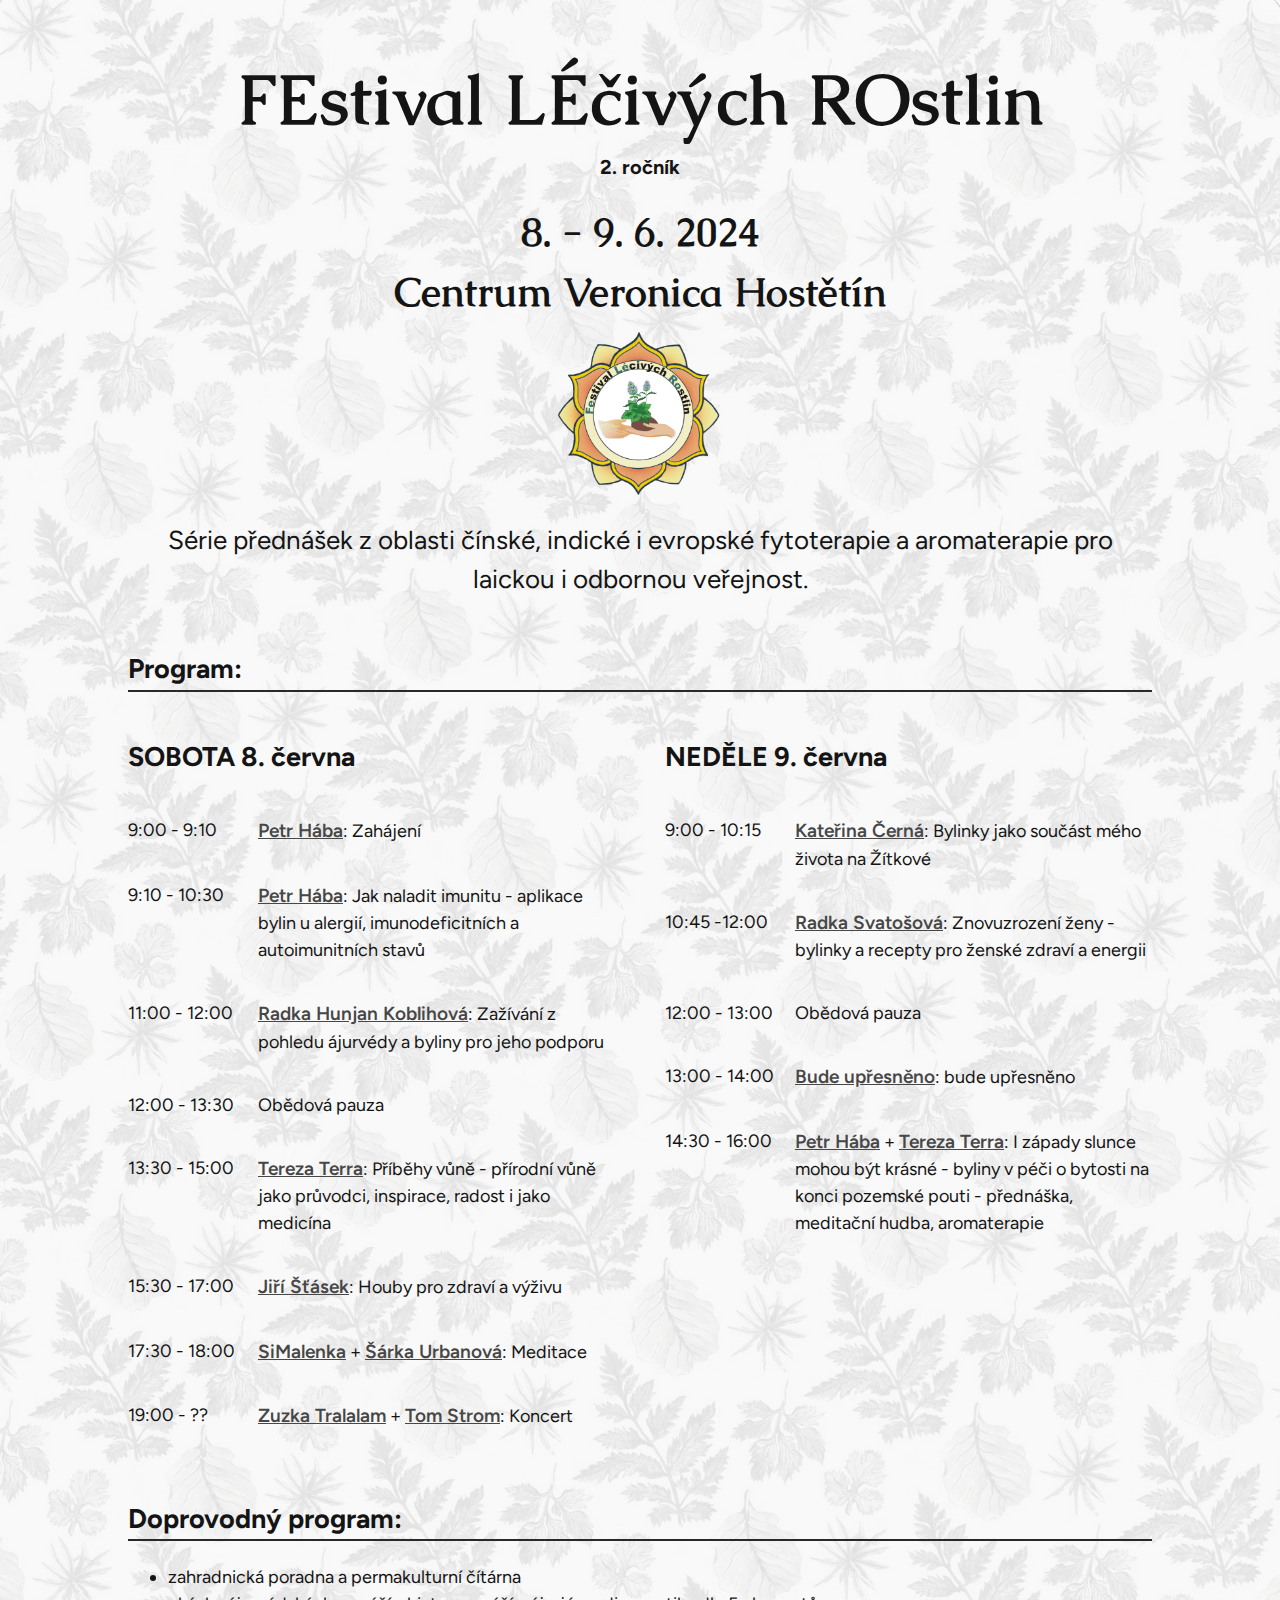
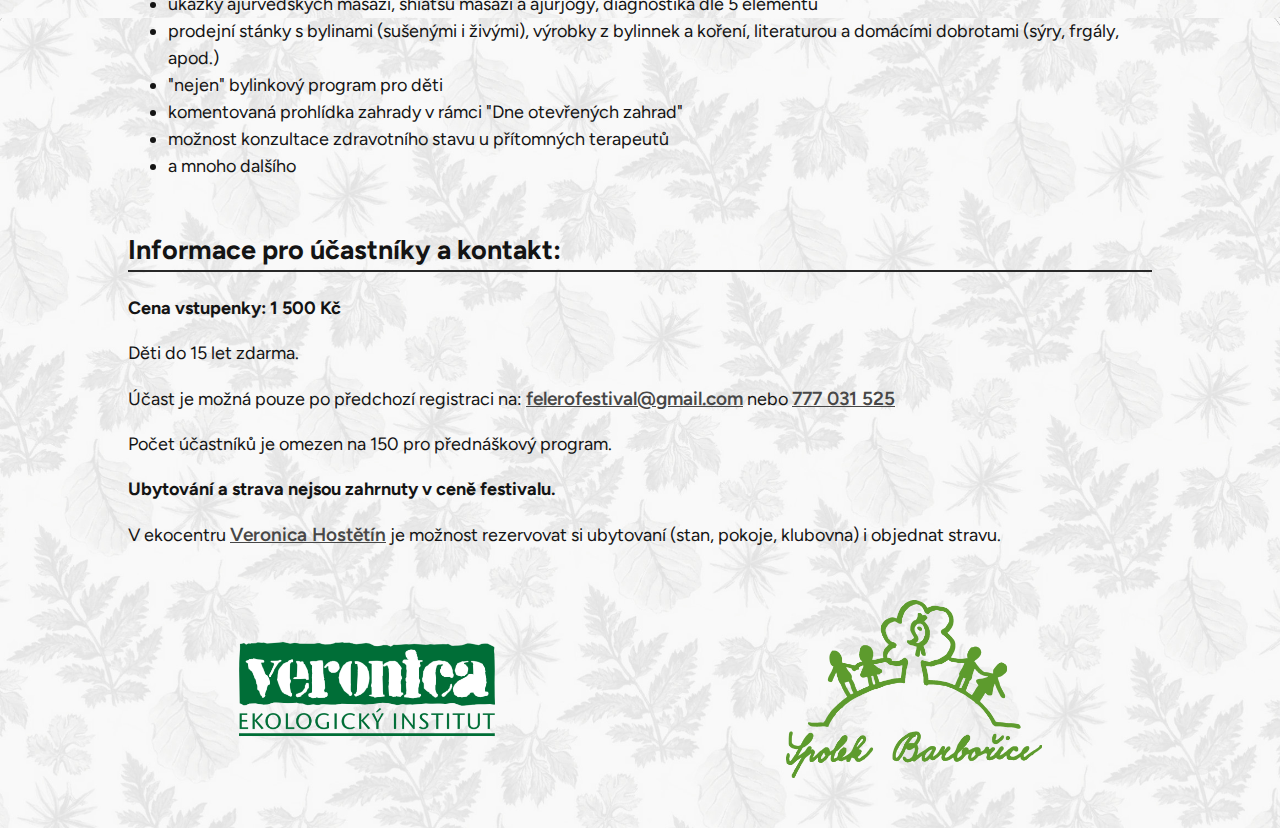
==== index.html @ 54acdb48 "stasek + odkazy" ====
<!DOCTYPE html>
<html lang="en">
<head>
    <meta charset="UTF-8">
    <meta http-equiv="X-UA-Compatible" content="IE=edge">
    <meta name="viewport" content="width=device-width, initial-scale=1.0">
    <link rel="stylesheet" href="/css/style.css">
    <link rel="preconnect" href="https://fonts.googleapis.com">
    <link rel="preconnect" href="https://fonts.gstatic.com" crossorigin>
    <link href="https://fonts.googleapis.com/css2?family=Anton&family=Cabin:ital,wght@0,400..700;1,400..700&family=Caudex:ital,wght@0,400;0,700;1,400;1,700&family=Corben:wght@400;700&family=Figtree:ital@0;1&family=Laila:wght@300;400;500;600;700&family=Suez+One&display=swap" rel="stylesheet">
    <title>Felero</title>
</head>

<body>
    <header class="header">
        <div class="header__titlebox">
            <h1 class="header__title">FEstival LÉčivých ROstlin</h1>
            <p class="header__undertitle">2. ročník</p>
        </div>
       
        <div class="header__where">
            <p class="header__where--margin">8. - 9. 6. 2024</p>
            <p class="header__where--margin">Centrum Veronica Hostětín</p>
        </div>
        <img class="header__logo" src="/images/logo.png" alt="Felero">
        <div class="header__info">
            <p>Série přednášek z oblasti čínské, indické i evropské fytoterapie a aromaterapie pro laickou i odbornou veřejnost.</p>
        </div>
        
    </header>


    <section class="program" id="program">
        <h2 class="program__title">Program:</h2>
        <div class="program__velkygrid">
            <div  class="program__sobota">
                <h2>SOBOTA 8. června</h2>

                <div class="program__grid"><p>9:00 - 9:10</p> <p class="program__radek"><a class="odkaz odkaz__clovek" href="petr-haba.html">Petr Hába</a>: Zahájení</p></div>
                <div class="program__grid"><p>9:10 - 10:30</p> <p class="program__radek"><a class="odkaz odkaz__clovek" href="petr-haba.html">Petr Hába</a>: Jak naladit imunitu - aplikace bylin u alergií, imunodeficitních a autoimunitních stavů</p></div>
                <div class="program__grid"><p>11:00 - 12:00</p> <p class="program__radek"><a class="odkaz odkaz__clovek" href="radka-hunjan-koblihova.html">Radka Hunjan Koblihová</a>: Zažívání z pohledu ájurvédy a byliny pro jeho podporu</p></div>
                <div class="program__grid"><p>12:00 - 13:30</p> <p class="program__radek">Obědová pauza</p></div>
                <div class="program__grid"><p>13:30 - 15:00</p> <p class="program__radek"><a class="odkaz odkaz__clovek" href="tereza-terra.html">Tereza Terra</a>: Příběhy vůně - přírodní vůně jako průvodci, inspirace, radost i jako medicína</p></div>
                <div class="program__grid"><p>15:30 - 17:00</p> <p class="program__radek"><a class="odkaz odkaz__clovek" href="jiri-stasek.html">Jiří Šťásek</a>: Houby pro zdraví a výživu</p></div>
                <div class="program__grid"><p>17:30 - 18:00</p> <p class="program__radek"><a class="odkaz odkaz__clovek" href="simalenka.html">SiMalenka</a> + <a class="odkaz" href="sarka-urbanova.html">Šárka Urbanová</a>: Meditace</p></div>
                <div class="program__grid"><p>19:00 - ??</p> <p class="program__radek"><a class="odkaz odkaz__clovek" href="zuzka-tralalam.html">Zuzka Tralalam</a> + <a class="odkaz" href="tom-strom.html">Tom Strom</a>: Koncert</p></div>
            </div>   
            
            <div  class="program__nedele">
            <h2>NEDĚLE 9. června</h2>

                <div class="program__grid"><p>9:00 - 10:15</p> <p class="program__radek"><a class="odkaz odkaz__clovek" href="katerina-cerna.html">Kateřina Černá</a>: Bylinky jako součást mého života na Žítkové</p></div>
                <div class="program__grid"><p>10:45 -12:00</p> <p class="program__radek"><a class="odkaz odkaz__clovek" href="radka-svatosova.html">Radka Svatošová</a>: Znovuzrození ženy - bylinky a recepty pro ženské zdraví a energii</p></div>
                <div class="program__grid"><p>12:00 - 13:00</p> <p class="program__radek">Obědová pauza</p></div>
                <div class="program__grid"><p>13:00 - 14:00</p> <p class="program__radek"><a class="odkaz odkaz__clovek" href="bude-upresneno.html">Bude upřesněno</a>: bude upřesněno</p></div>
                <div class="program__grid"><p>14:30 - 16:00</p> <p class="program__radek"><a class="odkaz odkaz__clovek" href="petr-haba.html">Petr Hába</a> + <a class="odkaz" href="tereza-terra.html">Tereza Terra</a>: I západy slunce mohou být krásné - byliny v péči o bytosti na konci pozemské pouti - přednáška, meditační hudba, aromaterapie</p></div>
            </div>
        </div>
    </section>

    <section class="doproProgram">
        <h2 class="doproProgram__title">Doprovodný program:</h2>
        <ul class="doproProgram__seznam">
            <li>zahradnická poradna a permakulturní čítárna</li>
            <li>ukázky ájurvédských masáží, shiatsu masáží a ájurjógy, diagnostika dle 5 elementů</li>
            <li>prodejní stánky s bylinami (sušenými i živými), výrobky z bylinnek a koření, literaturou a domácími dobrotami (sýry, frgály, apod.)</li>
            <li>"nejen" bylinkový program pro děti</li> 
            <li>komentovaná prohlídka zahrady v rámci "Dne otevřených zahrad"</li> 
            <li>možnost konzultace zdravotního stavu u přítomných terapeutů</li>
            <li>a mnoho dalšího</li>
        </ul>
    </section>

    <section class="kontakt">
        <h2 class="kontakt__title">Informace pro účastníky a kontakt:</h2>
        <p><strong>Cena vstupenky: 1 500 Kč</strong></p>
        <p>Děti do 15 let zdarma.</p>
        <p>Účast je možná pouze po předchozí registraci na: <a class="odkaz" href="maito:felerofestival@gmail.com">felerofestival@gmail.com</a> nebo <a class="odkaz" href="tel:+420777031525">777 031 525</a></p>
        <p>Počet účastníků je omezen na 150 pro přednáškový program.</p>
        <p><strong>Ubytování a strava nejsou zahrnuty v ceně festivalu.</strong></p>
        <p>V ekocentru <a class="odkaz" href="https://hostetin.veronica.cz">Veronica Hostětín</a> je možnost rezervovat si ubytovaní (stan, pokoje, klubovna) i objednat stravu.</p>

    </section>

    <footer class="footer">
        <img class="footer__logo" src="/images/veronica.png" alt="Veronica">
        <img class="footer__logo" src="/images/barborice.png" alt="Barbořice">
        

    </footer>

    <script type="module" src="style.js"></script>
</body>
</html>
---- css/style.css ----
:root {
  --primary: #141414;
  --secondary: #292929;
  --pozadi: #e6e6e6;
  --button: #cccccc;
  --ramecek: #adadad;
  --odkaz: #474747;
}

body {
  font-family: "Figtree", Arial, Helvetica, sans-serif;
  font-size: 18px;
  line-height: 1.5;
  color: var(--primary);
}

.header__title {
  font-family: "Caudex", Arial, Helvetica, sans-serif;
  font-weight: 700;
  font-size: 50px;
}

.header__undertitle {
  font-weight: 700;
  font-size: 14px;
}

.header__where {
  font-family: "Caudex", Arial, Helvetica, sans-serif;
  font-size: 30px;
  font-weight: 600;
}

.header__info {
  font-size: 22px;
}

.odkaz {
  color: var(--odkaz);
  font-weight: 600;
  font-size: 19px;
}

@media screen and (min-width: 850px) {
  .header__title {
    font-size: 70px;
  }
  .header__undertitle {
    font-size: 20px;
  }
  .header__where {
    font-size: 40px;
  }
  .header__info {
    font-size: 26px;
  }
  .card__odkaz {
    font-size: 20px;
  }
}
.header__logo {
  display: block;
  max-width: 38vw;
  margin: 10px auto;
}

.header__titlebox, .header__where, .header__info {
  text-align: center;
}

.header__title {
  margin-bottom: 0;
}

.header__undertitle {
  margin-top: 0;
}

.header__where--margin {
  margin: 0 auto;
}

@media screen and (min-width: 550px) {
  .header__logo {
    max-width: 25vw;
  }
}
@media screen and (min-width: 850px) {
  .header__logo {
    max-width: 20vw;
  }
}
@media screen and (min-width: 1000px) {
  .header {
    margin: 30px auto 50px;
  }
  .header__logo {
    max-width: 165px;
  }
}
.footer {
  display: grid;
  grid-template-columns: 1fr 1fr;
  gap: 30px;
  margin: 30px auto;
}

.footer__logo {
  display: block;
  max-width: 40vw;
  align-self: center;
  justify-self: center;
}

@media screen and (min-width: 550px) {
  .footer__logo {
    width: 30vw;
  }
}
@media screen and (min-width: 850px) {
  .footer__logo {
    max-width: 20vw;
  }
}
@media screen and (min-width: 1000px) {
  .footer {
    gap: 70px;
    margin: 50px auto;
  }
}
.card__title {
  text-align: center;
}

.card__img {
  display: block;
  max-width: 70vw;
  margin: 30px auto;
  border-radius: 10px;
}

@media screen and (min-width: 550px) {
  .card__img {
    max-width: 40vw;
    float: right;
    margin: 70px 20px 20px;
  }
}
@media screen and (min-width: 850px) {
  .card__img {
    max-width: 30vw;
    margin: 70px 40px 40px;
  }
}
.card__odkaz {
  text-decoration: none;
  color: var(--secondary);
  font-weight: 700;
}

.card__zpet {
  background-color: var(--pozadi);
  margin-top: 20px;
  border: 2px solid var(--ramecek);
  border-radius: 30px;
  padding: 2px 10px;
  box-shadow: 1px;
}

.program__grid {
  display: grid;
  grid-template-columns: 120px 1fr;
  gap: 10px;
}

.program__radek {
  justify-items: center;
  align-items: left;
}

.program__title::after {
  display: block;
  content: "";
  height: 2px;
  width: 1fr;
  background-color: var(--secondary);
}

@media screen and (min-width: 1000px) {
  .program__velkygrid {
    display: grid;
    grid-template-columns: 1fr 1fr;
    gap: 50px;
  }
}
.doproProgram__title::after {
  display: block;
  content: "";
  height: 2px;
  width: 1fr;
  background-color: var(--secondary);
}

.kontakt__title::after {
  display: block;
  content: "";
  height: 2px;
  width: 1fr;
  background-color: var(--secondary);
}

@media screen and (min-width: 550px) {
  .header, .program, .doproProgram, .kontakt {
    margin-bottom: 30px;
  }
}
@media screen and (min-width: 1000px) {
  .header, .program, .doproProgram, .kontakt {
    margin-bottom: 50px;
  }
}
html {
  box-sizing: border-box;
}

*, ::before, ::after {
  box-sizing: inherit;
}

body {
  background-image: url(/images/background3.jpg);
  background-size: 100%;
  width: 80vw;
  margin: 0 auto;
  max-width: 1800px;
}/*# sourceMappingURL=style.css.map */
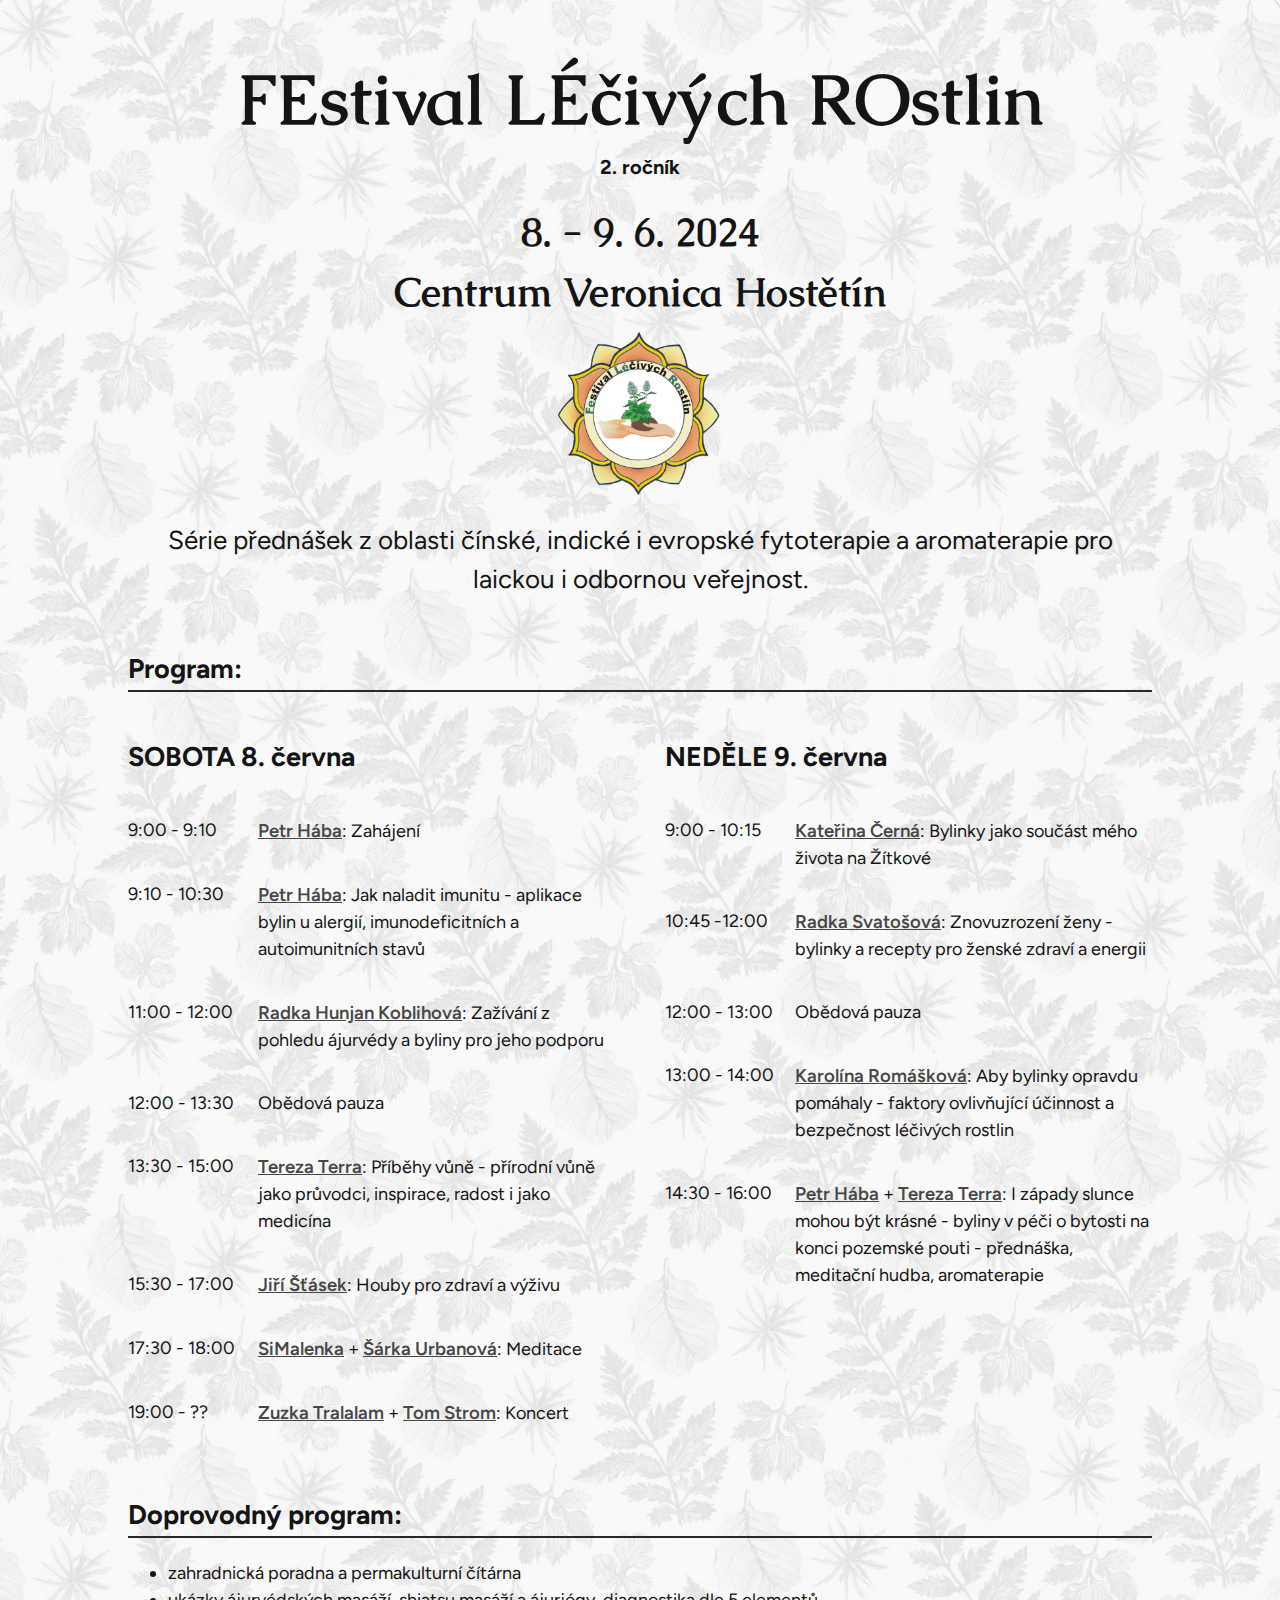
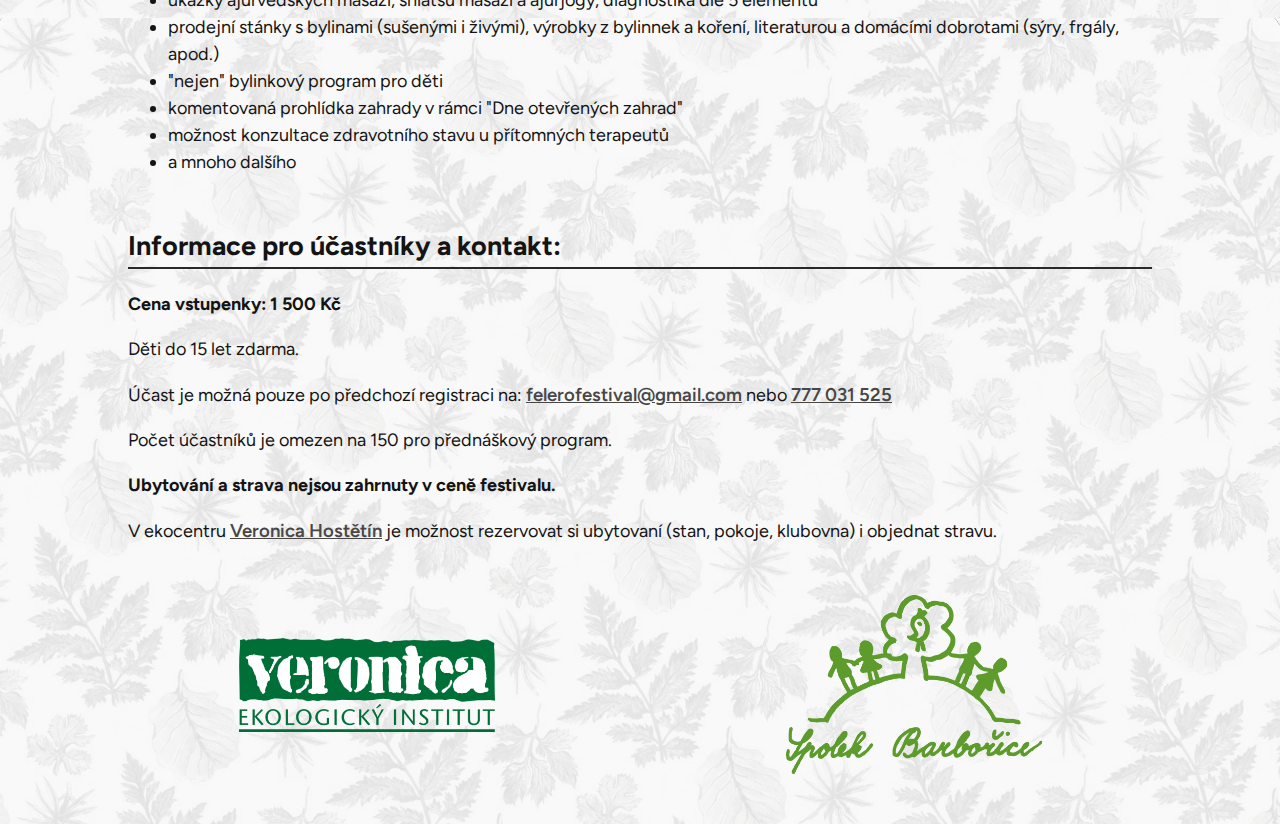
==== commit fc5fe4a4: "romaskova, dark, margin, button" ====
--- a/index.html
+++ b/index.html
@@ -52,7 +52,7 @@
                 <div class="program__grid"><p>9:00 - 10:15</p> <p class="program__radek"><a class="odkaz odkaz__clovek" href="katerina-cerna.html">Kateřina Černá</a>: Bylinky jako součást mého života na Žítkové</p></div>
                 <div class="program__grid"><p>10:45 -12:00</p> <p class="program__radek"><a class="odkaz odkaz__clovek" href="radka-svatosova.html">Radka Svatošová</a>: Znovuzrození ženy - bylinky a recepty pro ženské zdraví a energii</p></div>
                 <div class="program__grid"><p>12:00 - 13:00</p> <p class="program__radek">Obědová pauza</p></div>
-                <div class="program__grid"><p>13:00 - 14:00</p> <p class="program__radek"><a class="odkaz odkaz__clovek" href="bude-upresneno.html">Bude upřesněno</a>: bude upřesněno</p></div>
+                <div class="program__grid"><p>13:00 - 14:00</p> <p class="program__radek"><a class="odkaz odkaz__clovek" href="karolina-romaskova.html">Karolína Romášková</a>: Aby bylinky opravdu pomáhaly - faktory ovlivňující účinnost a bezpečnost léčivých rostlin</p></div>
                 <div class="program__grid"><p>14:30 - 16:00</p> <p class="program__radek"><a class="odkaz odkaz__clovek" href="petr-haba.html">Petr Hába</a> + <a class="odkaz" href="tereza-terra.html">Tereza Terra</a>: I západy slunce mohou být krásné - byliny v péči o bytosti na konci pozemské pouti - přednáška, meditační hudba, aromaterapie</p></div>
             </div>
         </div>
--- a/css/style.css
+++ b/css/style.css
@@ -38,7 +38,7 @@
 .odkaz {
   color: var(--odkaz);
   font-weight: 600;
-  font-size: 19px;
+  font-size: 18.5px;
 }
 
 @media screen and (min-width: 850px) {
@@ -55,7 +55,7 @@
     font-size: 26px;
   }
   .card__odkaz {
-    font-size: 20px;
+    font-size: 18px;
   }
 }
 .header__logo {
@@ -143,13 +143,19 @@
   .card__img {
     max-width: 40vw;
     float: right;
-    margin: 70px 20px 20px;
+    margin: 80px 20px 20px;
+  }
+  .card__title {
+    margin-bottom: 40px;
+  }
+  .card__medailonek {
+    margin-top: 60px;
   }
 }
 @media screen and (min-width: 850px) {
   .card__img {
     max-width: 30vw;
-    margin: 70px 40px 40px;
+    margin: 80px 40px 40px;
   }
 }
 .card__odkaz {
@@ -161,10 +167,21 @@
 .card__zpet {
   background-color: var(--pozadi);
   margin-top: 20px;
-  border: 2px solid var(--ramecek);
+  border: 1px solid var(--ramecek);
   border-radius: 30px;
-  padding: 2px 10px;
-  box-shadow: 1px;
+  padding: 5px 10px;
+  box-shadow: 1px 1px 2px rgba(173, 173, 173, 0.5019607843);
+  transition: transform 0.08s;
+}
+
+.card__zpet:hover, .card__zpet:focus {
+  box-shadow: 1.5px 1.5px 3px rgba(173, 173, 173, 0.5019607843);
+  transform: translate(-1px, -1px);
+}
+
+.card__zpet:active {
+  box-shadow: 1px 1px 2px rgba(173, 173, 173, 0.5019607843);
+  transform: translate(0, 0);
 }
 
 .program__grid {
@@ -228,9 +245,16 @@
 }
 
 body {
-  background-image: url(/images/background3.jpg);
+  background-image: url(/images/background.jpg);
   background-size: 100%;
   width: 80vw;
   margin: 0 auto;
   max-width: 1800px;
+}
+
+@media (prefers-color-scheme: dark) {
+  body {
+    background-image: url(/images/background-dark.jpg);
+    color: white;
+  }
 }/*# sourceMappingURL=style.css.map */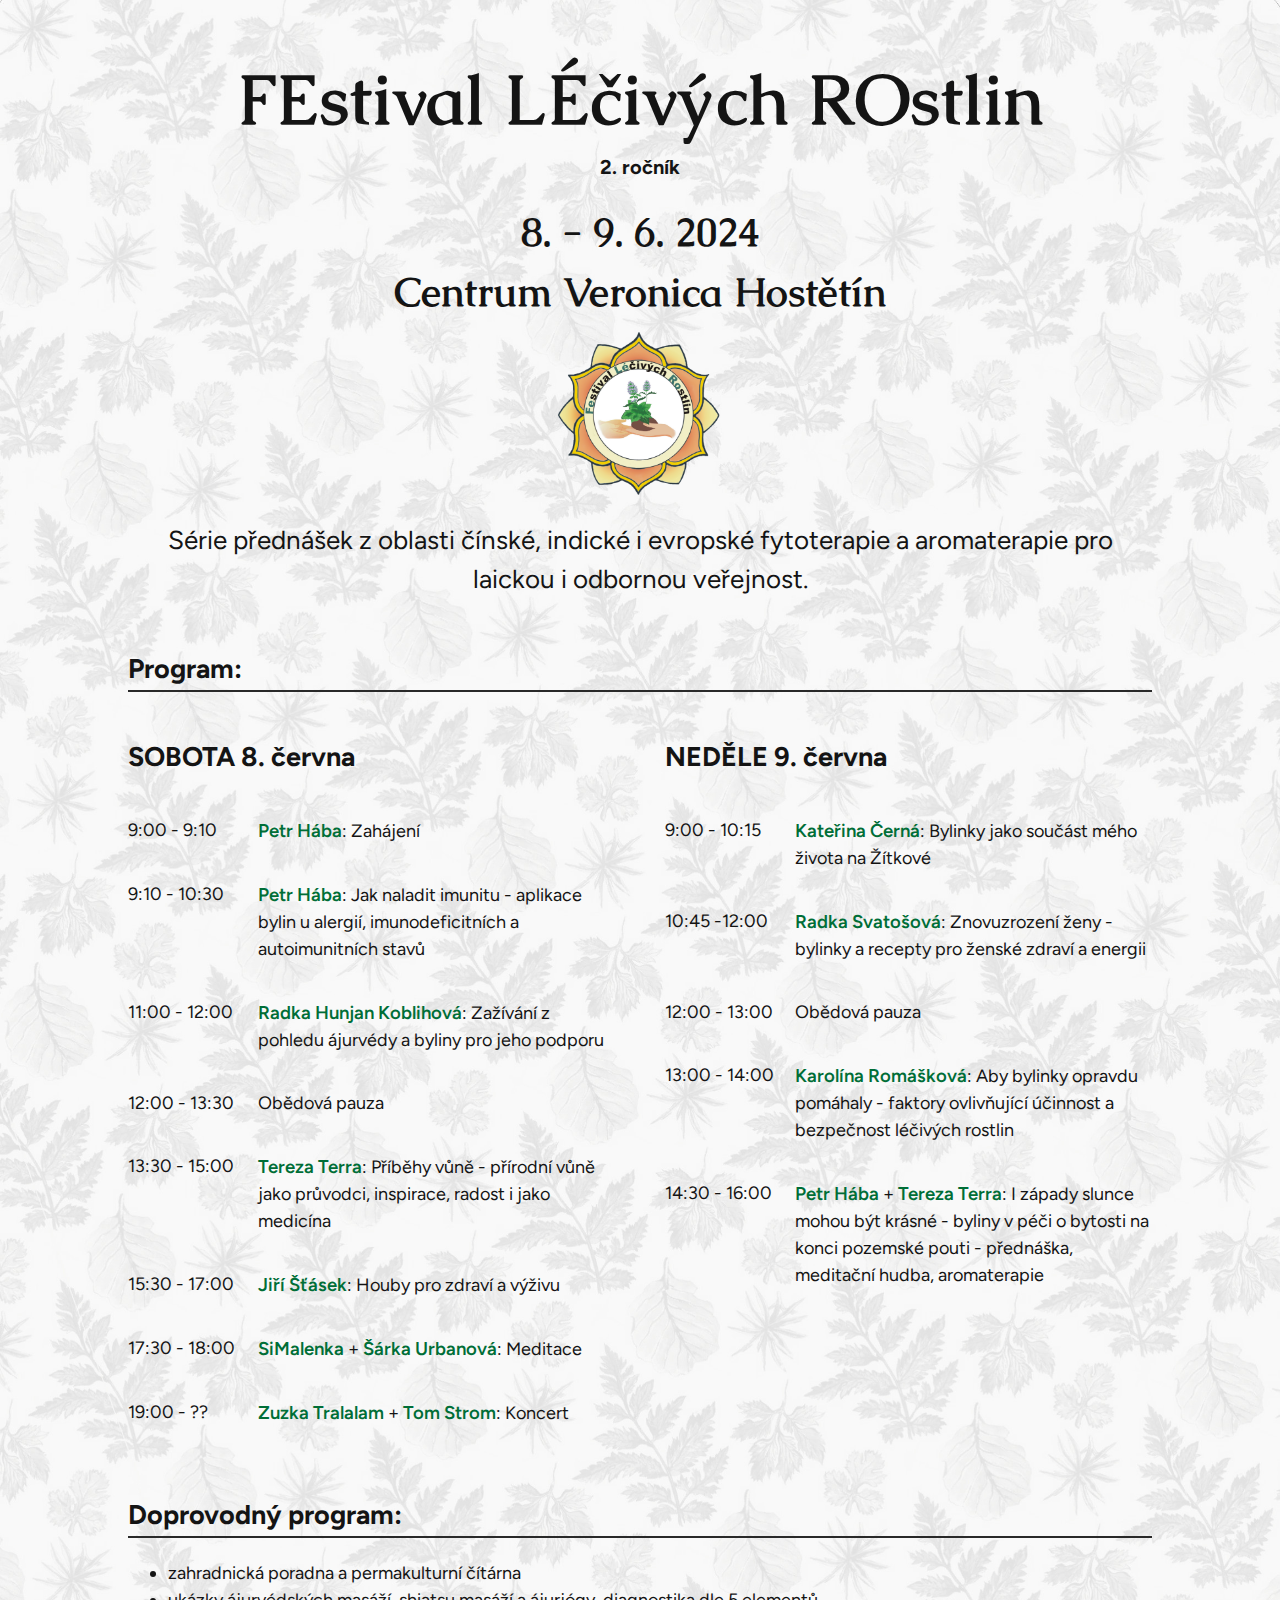
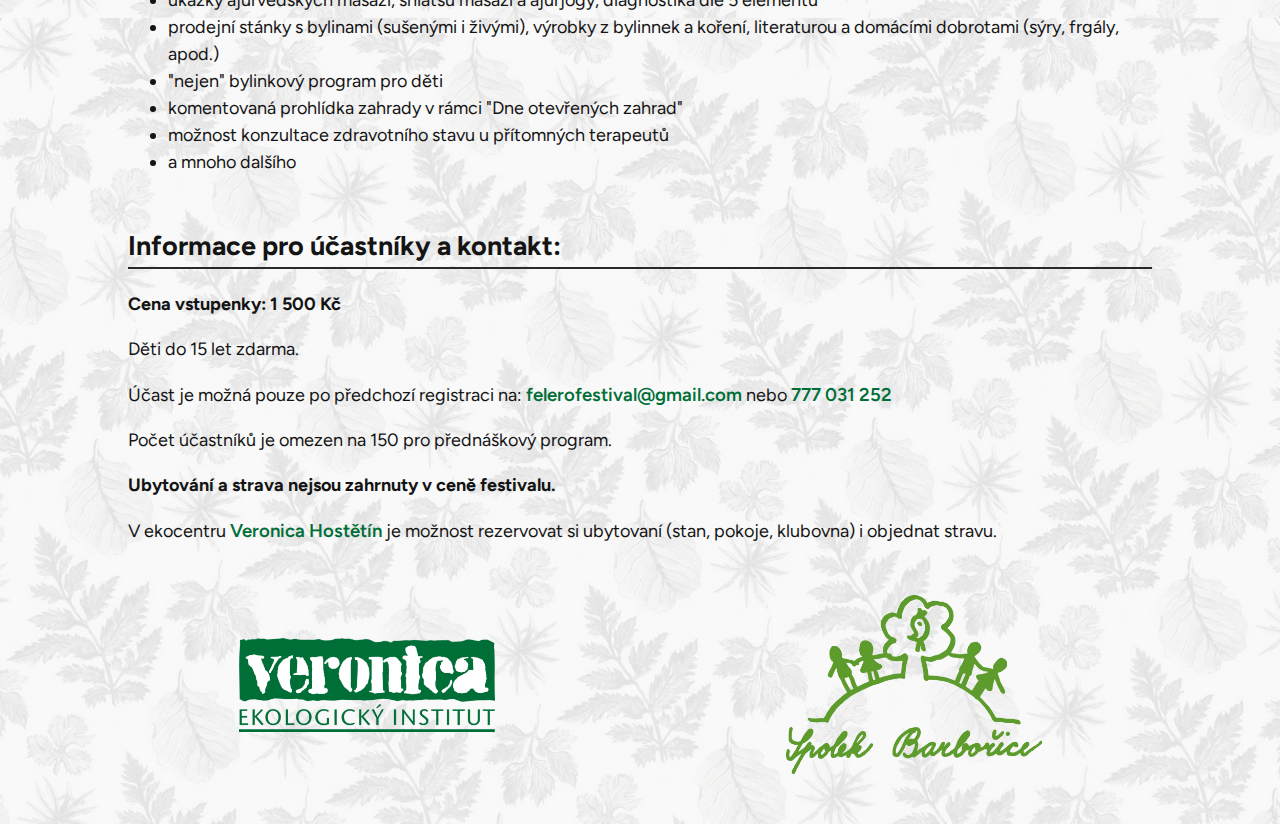
==== commit a8c04fc7: "zmena tel" ====
--- a/index.html
+++ b/index.html
@@ -75,7 +75,7 @@
         <h2 class="kontakt__title">Informace pro účastníky a kontakt:</h2>
         <p><strong>Cena vstupenky: 1 500 Kč</strong></p>
         <p>Děti do 15 let zdarma.</p>
-        <p>Účast je možná pouze po předchozí registraci na: <a class="odkaz" href="maito:felerofestival@gmail.com">felerofestival@gmail.com</a> nebo <a class="odkaz" href="tel:+420777031525">777 031 525</a></p>
+        <p>Účast je možná pouze po předchozí registraci na: <a class="odkaz" href="maito:felerofestival@gmail.com">felerofestival@gmail.com</a> nebo <a class="odkaz" href="tel:+420777031252">777 031 252</a></p>
         <p>Počet účastníků je omezen na 150 pro přednáškový program.</p>
         <p><strong>Ubytování a strava nejsou zahrnuty v ceně festivalu.</strong></p>
         <p>V ekocentru <a class="odkaz" href="https://hostetin.veronica.cz">Veronica Hostětín</a> je možnost rezervovat si ubytovaní (stan, pokoje, klubovna) i objednat stravu.</p>
--- a/css/style.css
+++ b/css/style.css
@@ -4,7 +4,10 @@
   --pozadi: #e6e6e6;
   --button: #cccccc;
   --ramecek: #adadad;
-  --odkaz: #474747;
+  --odkazpuvodni: #474747;
+  --darkprimary: #eef0fb;
+  --darkodkaz: #ced4f3;
+  --odkaz: #006e37;
 }
 
 body {
@@ -38,7 +41,17 @@
 .odkaz {
   color: var(--odkaz);
   font-weight: 600;
+  font-size: 18px;
+  text-decoration: none;
   font-size: 18.5px;
+}
+
+.odkaz:hover {
+  text-decoration: underline;
+}
+
+.card__zpet {
+  font-size: 15px;
 }
 
 @media screen and (min-width: 850px) {
@@ -54,7 +67,7 @@
   .header__info {
     font-size: 26px;
   }
-  .card__odkaz {
+  .card__zpet {
     font-size: 18px;
   }
 }
@@ -139,31 +152,36 @@
   border-radius: 10px;
 }
 
+.card__img--navysku {
+  max-width: 60vw;
+}
+
 @media screen and (min-width: 550px) {
   .card__img {
     max-width: 40vw;
     float: right;
     margin: 80px 20px 20px;
   }
+  .card__img--navysku {
+    max-width: 30vw;
+  }
   .card__title {
     margin-bottom: 40px;
   }
   .card__medailonek {
     margin-top: 60px;
+    margin-bottom: 100px;
   }
 }
 @media screen and (min-width: 850px) {
   .card__img {
-    max-width: 30vw;
+    max-width: 35vw;
     margin: 80px 40px 40px;
   }
-}
-.card__odkaz {
-  text-decoration: none;
-  color: var(--secondary);
-  font-weight: 700;
-}
-
+  .card__img--navysku {
+    max-width: 25vw;
+  }
+}
 .card__zpet {
   background-color: var(--pozadi);
   margin-top: 20px;
@@ -172,6 +190,9 @@
   padding: 5px 10px;
   box-shadow: 1px 1px 2px rgba(173, 173, 173, 0.5019607843);
   transition: transform 0.08s;
+  text-decoration: none;
+  color: var(--secondary);
+  font-weight: 700;
 }
 
 .card__zpet:hover, .card__zpet:focus {
@@ -255,6 +276,9 @@
 @media (prefers-color-scheme: dark) {
   body {
     background-image: url(/images/background-dark.jpg);
-    color: white;
+    color: var(--darkprimary);
+  }
+  .odkaz {
+    color: var(--darkodkaz);
   }
 }/*# sourceMappingURL=style.css.map */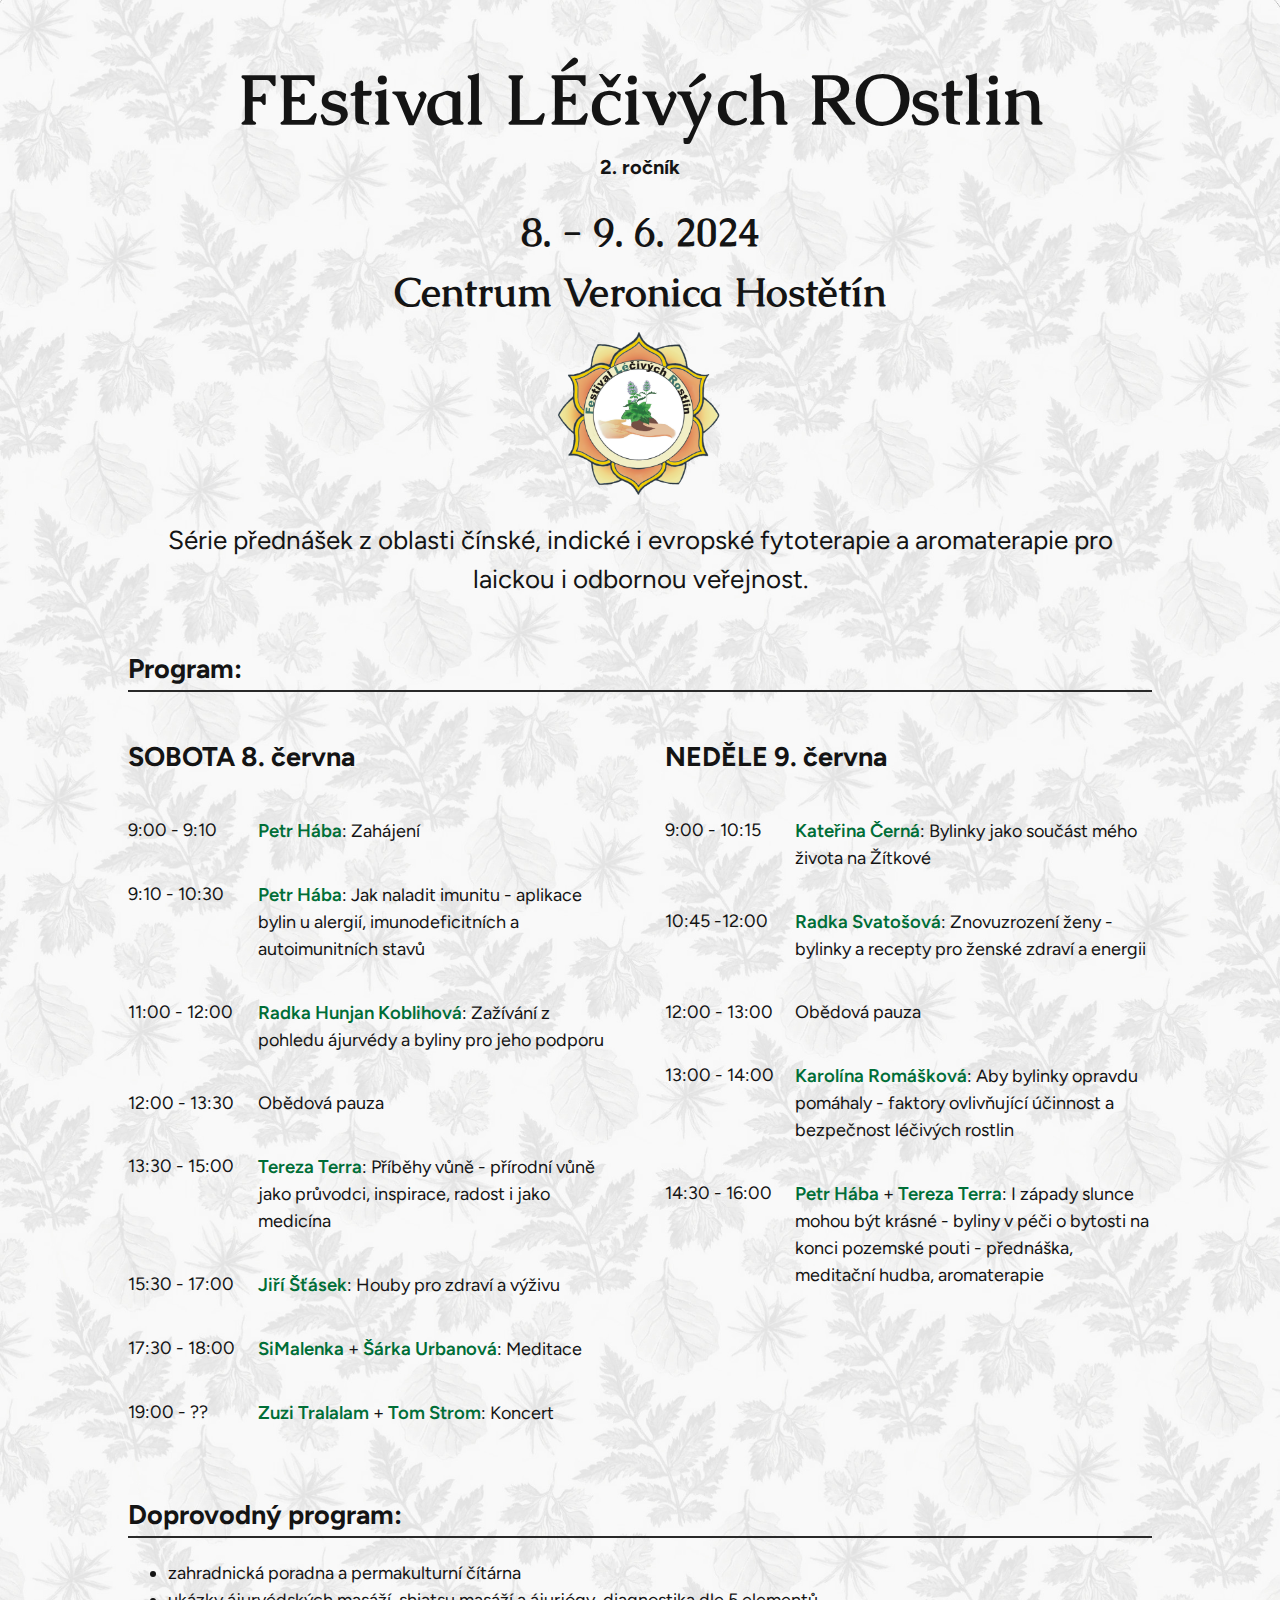
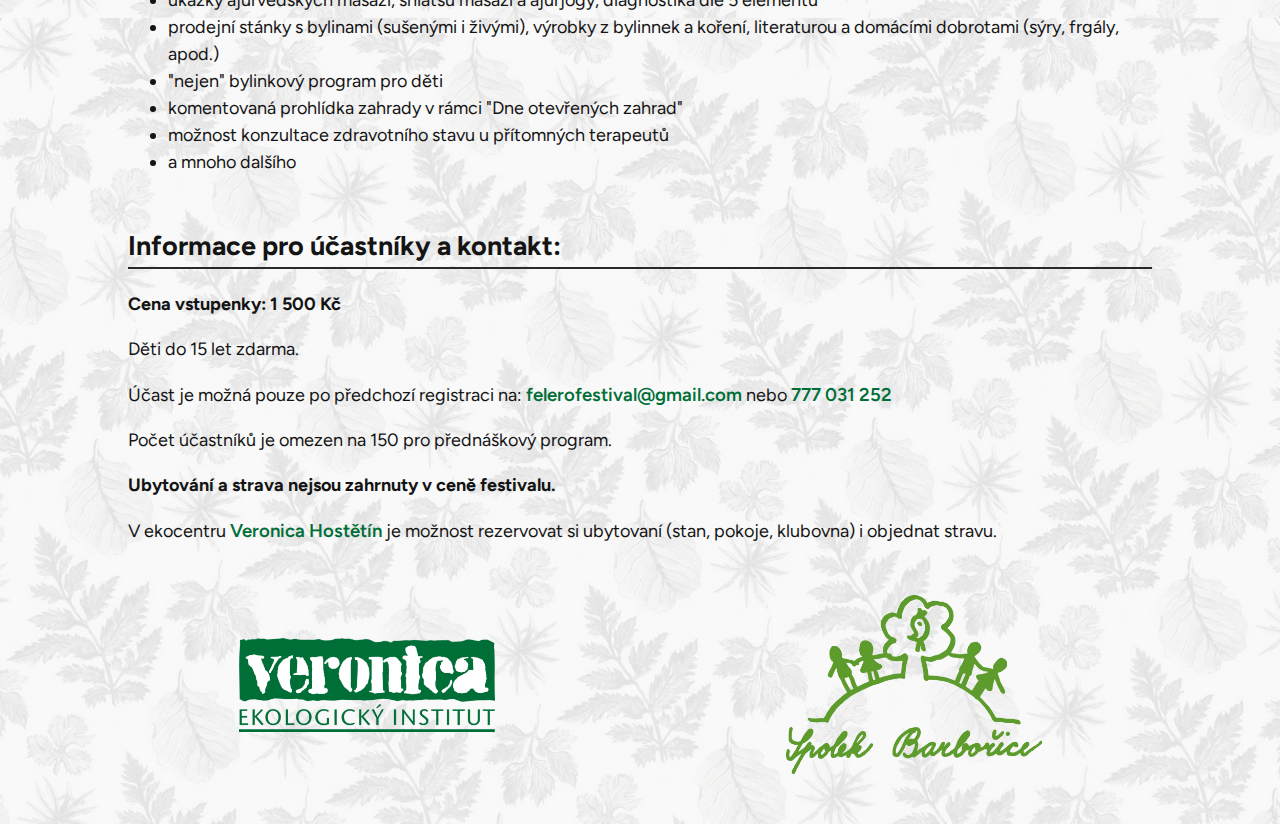
==== commit c1a0a003: "sarka a zuzi" ====
--- a/index.html
+++ b/index.html
@@ -43,7 +43,7 @@
                 <div class="program__grid"><p>13:30 - 15:00</p> <p class="program__radek"><a class="odkaz odkaz__clovek" href="tereza-terra.html">Tereza Terra</a>: Příběhy vůně - přírodní vůně jako průvodci, inspirace, radost i jako medicína</p></div>
                 <div class="program__grid"><p>15:30 - 17:00</p> <p class="program__radek"><a class="odkaz odkaz__clovek" href="jiri-stasek.html">Jiří Šťásek</a>: Houby pro zdraví a výživu</p></div>
                 <div class="program__grid"><p>17:30 - 18:00</p> <p class="program__radek"><a class="odkaz odkaz__clovek" href="simalenka.html">SiMalenka</a> + <a class="odkaz" href="sarka-urbanova.html">Šárka Urbanová</a>: Meditace</p></div>
-                <div class="program__grid"><p>19:00 - ??</p> <p class="program__radek"><a class="odkaz odkaz__clovek" href="zuzka-tralalam.html">Zuzka Tralalam</a> + <a class="odkaz" href="tom-strom.html">Tom Strom</a>: Koncert</p></div>
+                <div class="program__grid"><p>19:00 - ??</p> <p class="program__radek"><a class="odkaz odkaz__clovek" href="zuzka-tralalam.html">Zuzi Tralalam</a> + <a class="odkaz" href="tom-strom.html">Tom Strom</a>: Koncert</p></div>
             </div>   
             
             <div  class="program__nedele">
@@ -75,7 +75,7 @@
         <h2 class="kontakt__title">Informace pro účastníky a kontakt:</h2>
         <p><strong>Cena vstupenky: 1 500 Kč</strong></p>
         <p>Děti do 15 let zdarma.</p>
-        <p>Účast je možná pouze po předchozí registraci na: <a class="odkaz" href="maito:felerofestival@gmail.com">felerofestival@gmail.com</a> nebo <a class="odkaz" href="tel:+420777031252">777 031 252</a></p>
+        <p>Účast je možná pouze po předchozí registraci na: <a class="odkaz" href="mailto:felerofestival@gmail.com">felerofestival@gmail.com</a> nebo <a class="odkaz" href="tel:+420777031252">777 031 252</a></p>
         <p>Počet účastníků je omezen na 150 pro přednáškový program.</p>
         <p><strong>Ubytování a strava nejsou zahrnuty v ceně festivalu.</strong></p>
         <p>V ekocentru <a class="odkaz" href="https://hostetin.veronica.cz">Veronica Hostětín</a> je možnost rezervovat si ubytovaní (stan, pokoje, klubovna) i objednat stravu.</p>
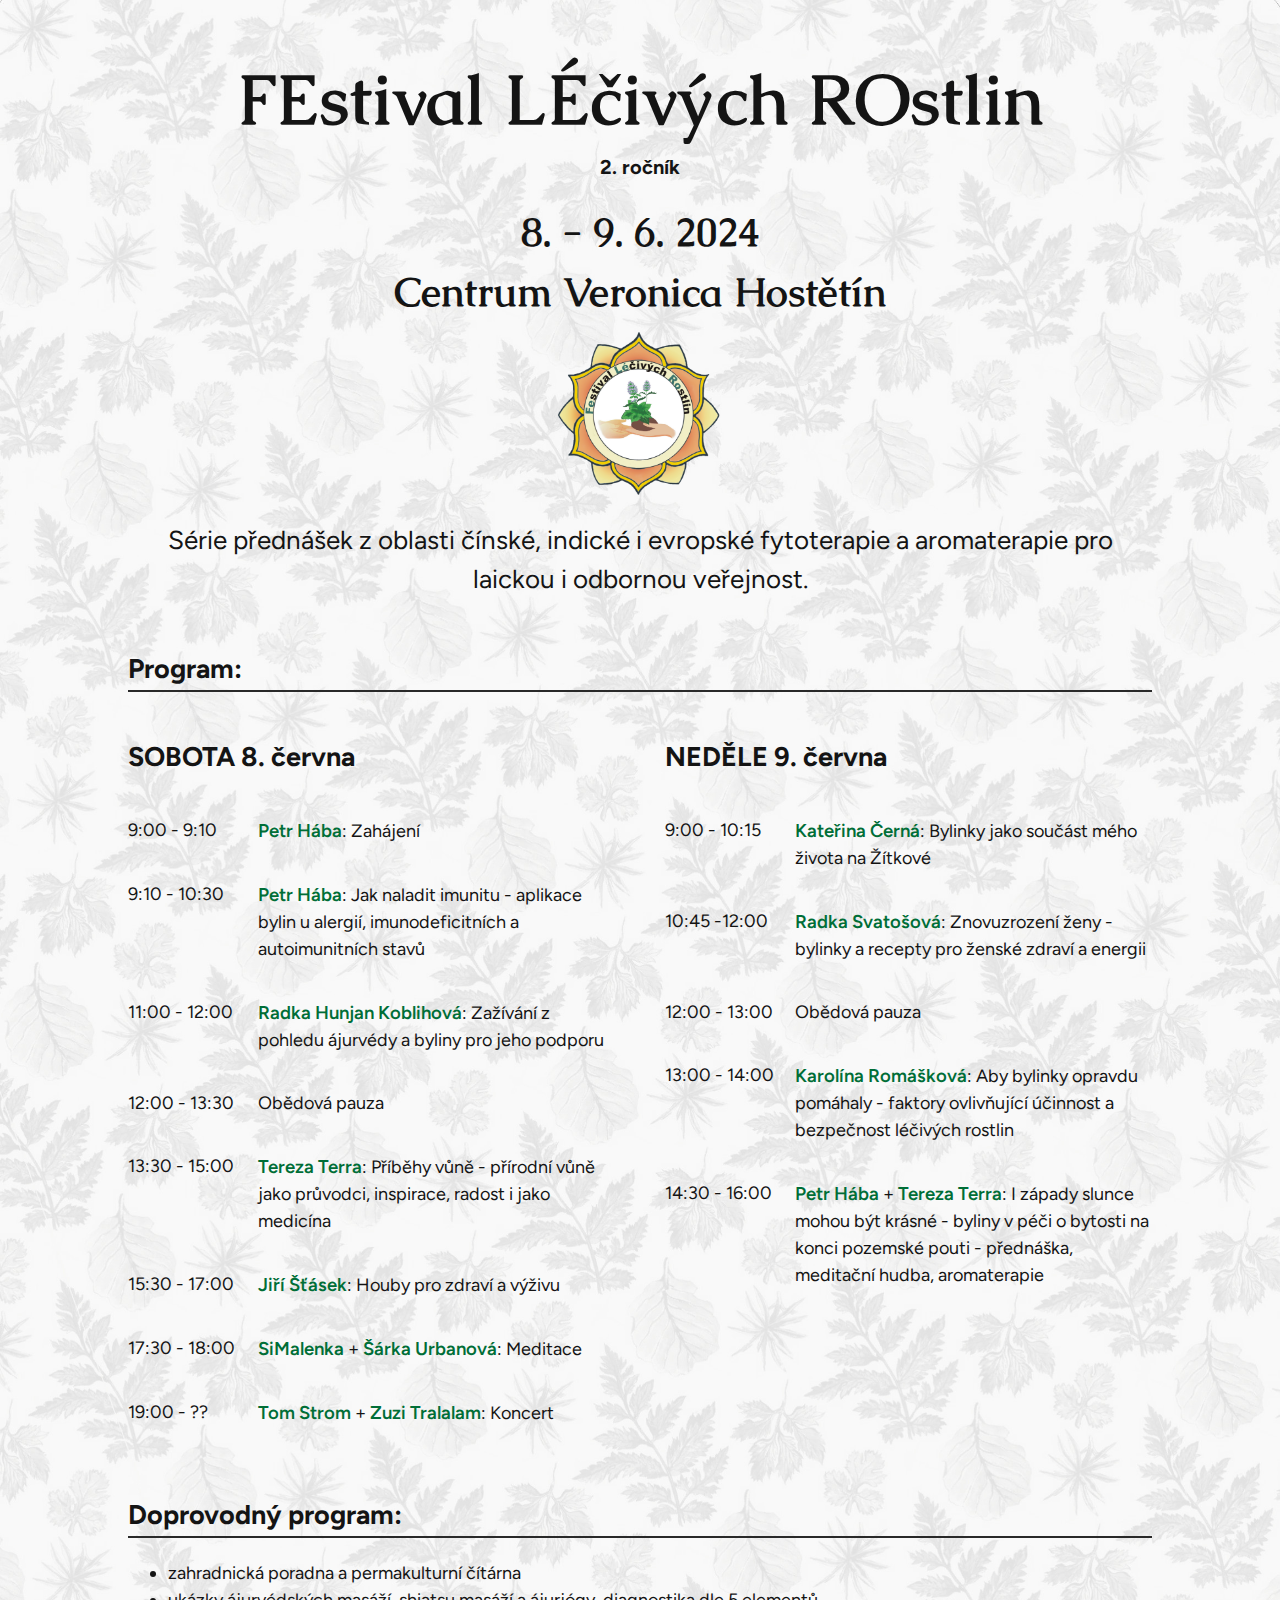
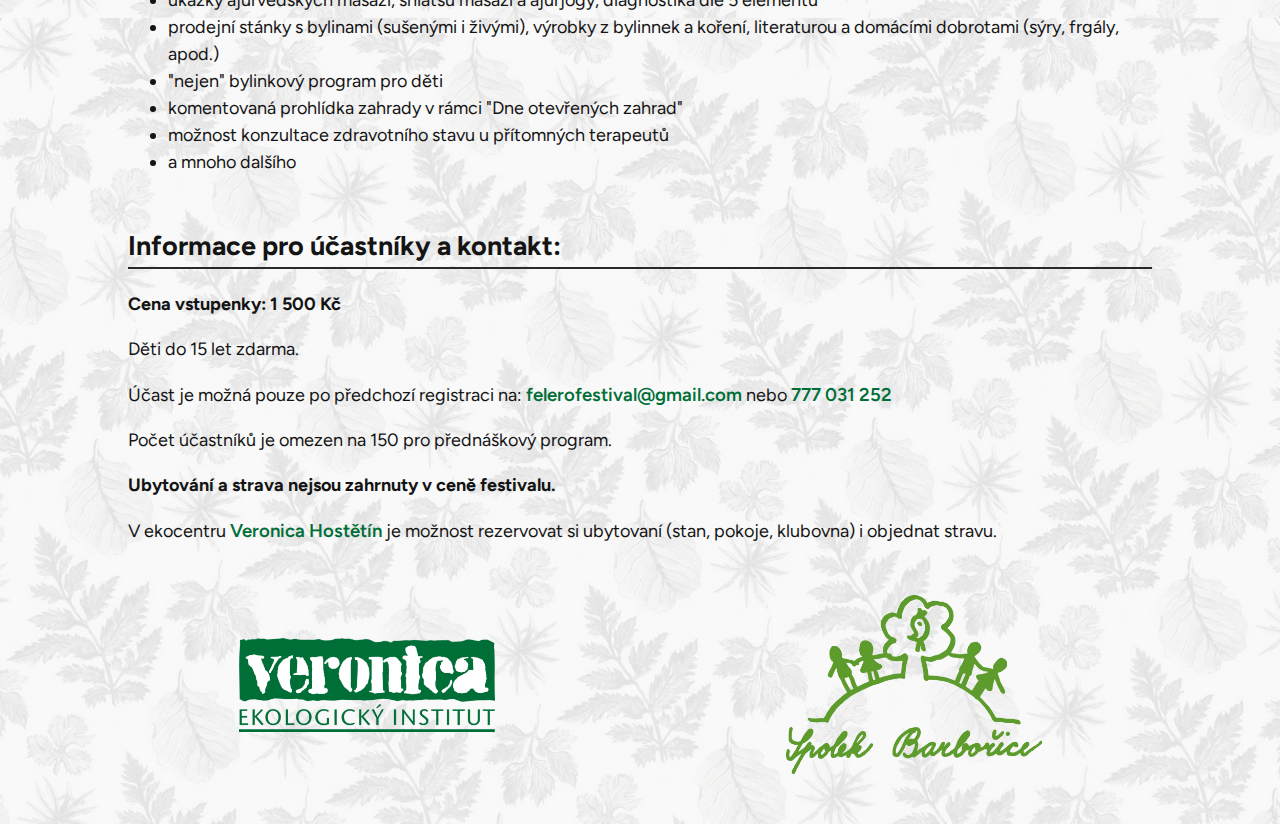
==== commit cf735cc2: "zuzi-strom" ====
--- a/index.html
+++ b/index.html
@@ -43,7 +43,7 @@
                 <div class="program__grid"><p>13:30 - 15:00</p> <p class="program__radek"><a class="odkaz odkaz__clovek" href="tereza-terra.html">Tereza Terra</a>: Příběhy vůně - přírodní vůně jako průvodci, inspirace, radost i jako medicína</p></div>
                 <div class="program__grid"><p>15:30 - 17:00</p> <p class="program__radek"><a class="odkaz odkaz__clovek" href="jiri-stasek.html">Jiří Šťásek</a>: Houby pro zdraví a výživu</p></div>
                 <div class="program__grid"><p>17:30 - 18:00</p> <p class="program__radek"><a class="odkaz odkaz__clovek" href="simalenka.html">SiMalenka</a> + <a class="odkaz" href="sarka-urbanova.html">Šárka Urbanová</a>: Meditace</p></div>
-                <div class="program__grid"><p>19:00 - ??</p> <p class="program__radek"><a class="odkaz odkaz__clovek" href="zuzka-tralalam.html">Zuzi Tralalam</a> + <a class="odkaz" href="tom-strom.html">Tom Strom</a>: Koncert</p></div>
+                <div class="program__grid"><p>19:00 - ??</p> <p class="program__radek"><a class="odkaz" href="tom-strom.html">Tom Strom</a> + <a class="odkaz odkaz__clovek" href="zuzka-tralalam.html">Zuzi Tralalam</a>: Koncert</p></div>
             </div>   
             
             <div  class="program__nedele">
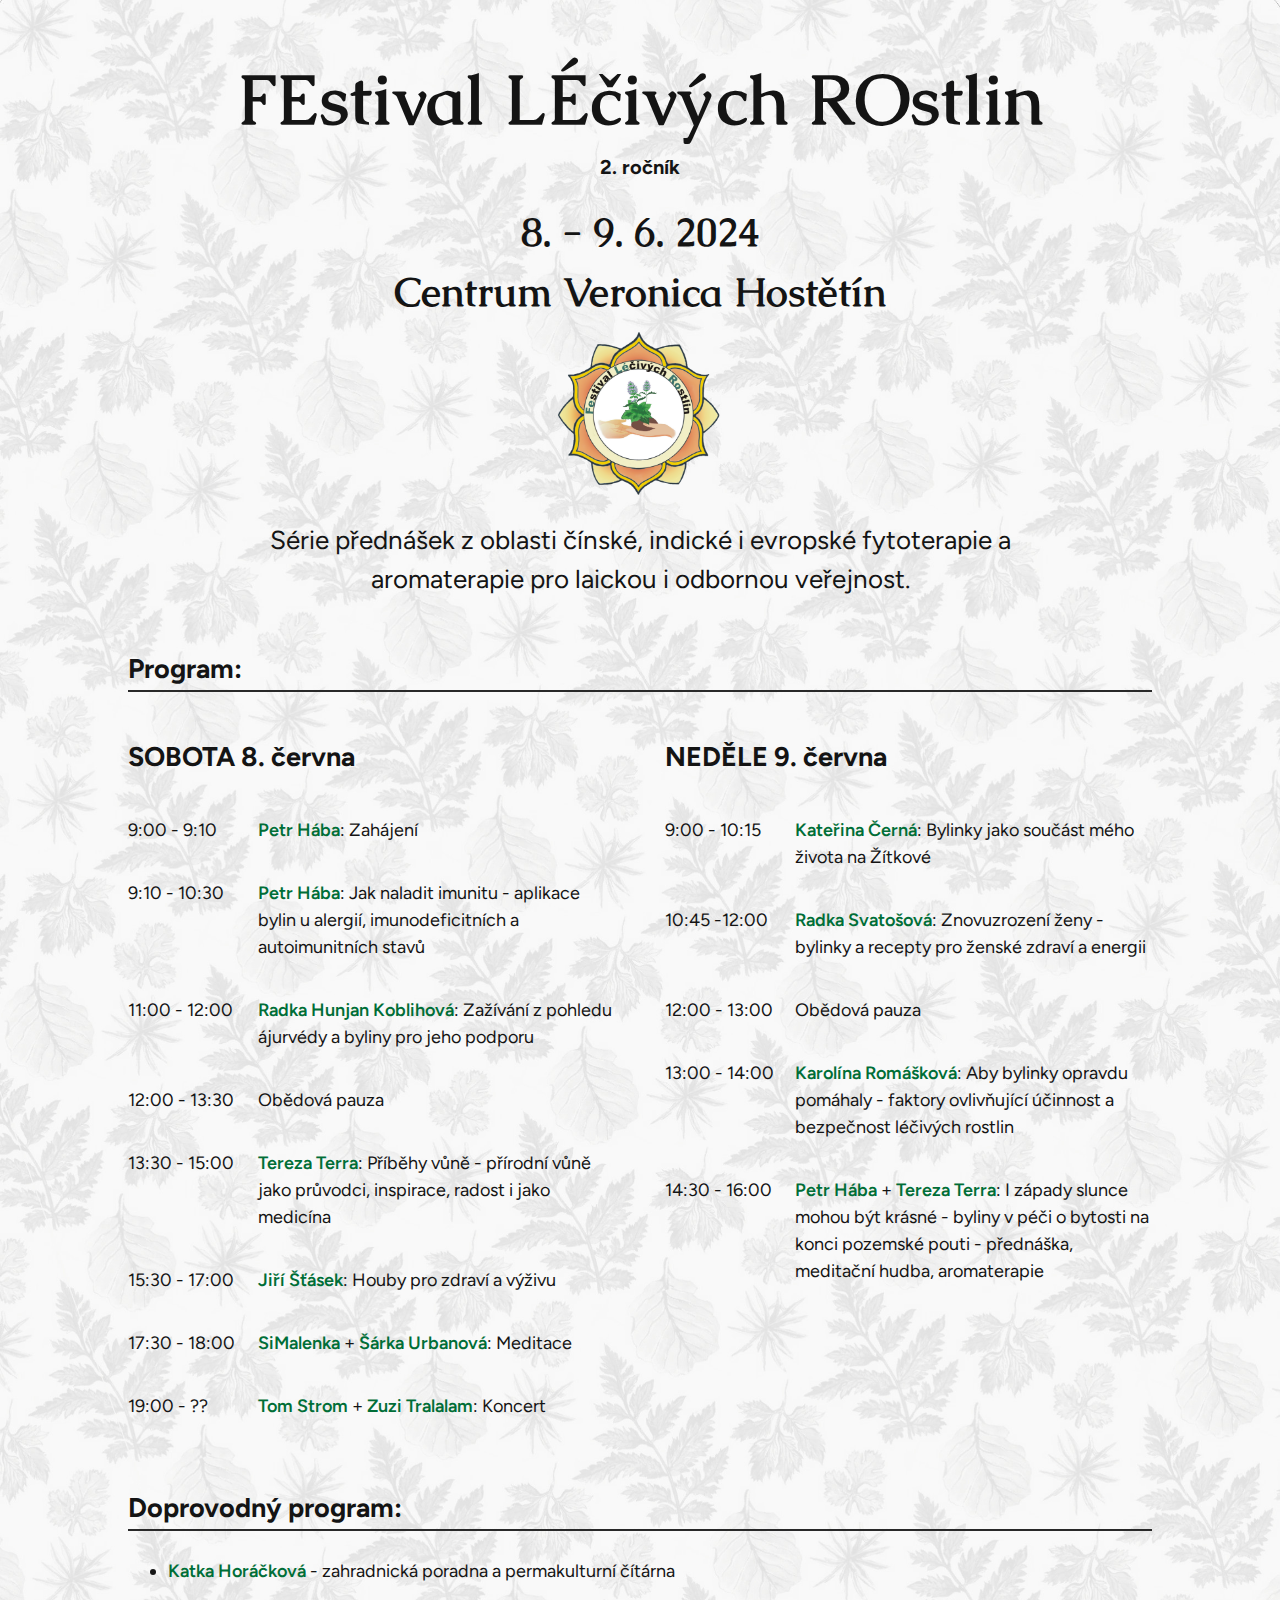
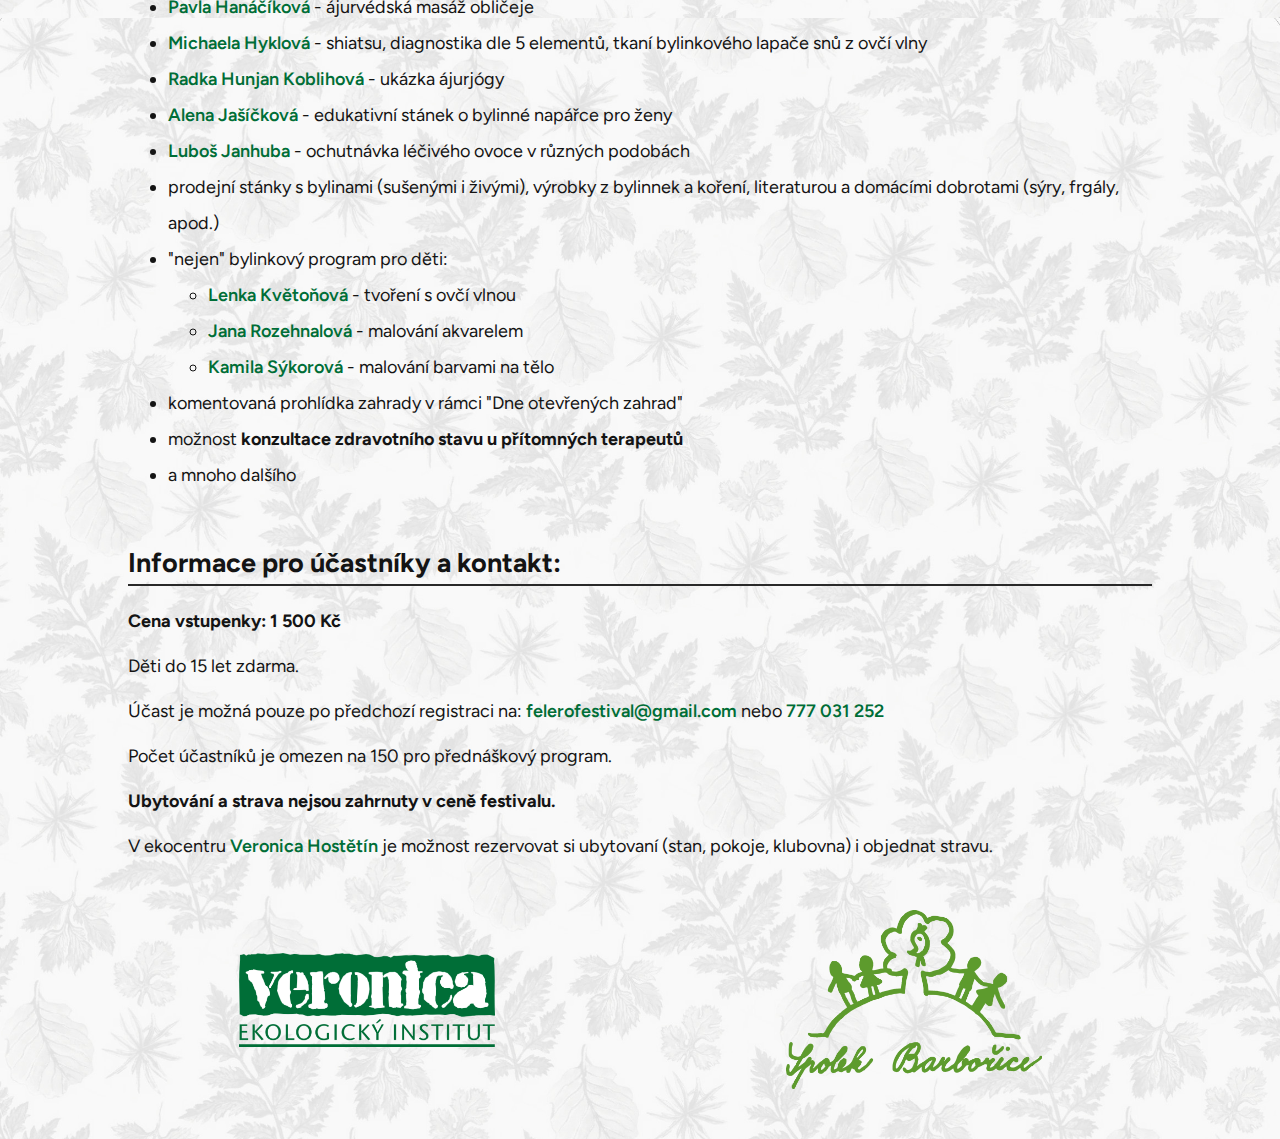
==== commit e56cf3e0: "doproprogram" ====
--- a/index.html
+++ b/index.html
@@ -58,15 +58,26 @@
         </div>
     </section>
 
-    <section class="doproProgram">
+    <section class="doproProgram" id="doproProgram">
         <h2 class="doproProgram__title">Doprovodný program:</h2>
         <ul class="doproProgram__seznam">
-            <li>zahradnická poradna a permakulturní čítárna</li>
-            <li>ukázky ájurvédských masáží, shiatsu masáží a ájurjógy, diagnostika dle 5 elementů</li>
+            <li><a class="odkaz" href="katka-horackova.html">Katka Horáčková</a> - zahradnická poradna a permakulturní čítárna </li>
+            <li><a class="odkaz" href="pavla-hanacikova.html">Pavla Hanáčíková</a> - ájurvédská masáž obličeje</li>
+            <li><a class="odkaz" href="michaela-hyklova.html">Michaela Hyklová</a> - shiatsu, diagnostika dle 5 elementů, tkaní bylinkového lapače snů z ovčí vlny</li>
+            <li><a class="odkaz" href="radka-hunjan-koblihova.html">Radka Hunjan Koblihová</a> - ukázka ájurjógy</li>
+            <li><a class="odkaz" href="alena-jasickova.html">Alena Jašíčková</a> - edukativní stánek o bylinné napářce pro ženy</li>
+            <li><a class="odkaz" href="lubos-janhuba.html">Luboš Janhuba</a> - ochutnávka léčivého ovoce v různých podobách </li>
             <li>prodejní stánky s bylinami (sušenými i živými), výrobky z bylinnek a koření, literaturou a domácími dobrotami (sýry, frgály, apod.)</li>
-            <li>"nejen" bylinkový program pro děti</li> 
+            <li>"nejen" bylinkový program pro děti:
+                <ul class="doproProgram__seznam">
+                    <li><a class="odkaz" href="lenka-kvetonova.html">Lenka Květoňová</a> - tvoření s ovčí vlnou </li>
+                    <li><a class="odkaz" href="jana-rozehnalova.html">Jana Rozehnalová</a> - malování akvarelem </li>
+                    <li><a class="odkaz" href="kamila-sykorova.html">Kamila Sýkorová</a> - malování barvami na tělo</li>
+                </ul>
+            </li> 
+            <!--<li><a class="odkaz" href="">Jana Šobáňová</a> - přírodní barvířství</li>-->
             <li>komentovaná prohlídka zahrady v rámci "Dne otevřených zahrad"</li> 
-            <li>možnost konzultace zdravotního stavu u přítomných terapeutů</li>
+            <li>možnost <strong>konzultace zdravotního stavu u přítomných terapeutů</strong></li>
             <li>a mnoho dalšího</li>
         </ul>
     </section>
--- a/css/style.css
+++ b/css/style.css
@@ -41,9 +41,8 @@
 .odkaz {
   color: var(--odkaz);
   font-weight: 600;
-  font-size: 18px;
   text-decoration: none;
-  font-size: 18.5px;
+  /*font-size: 18.5px;*/
 }
 
 .odkaz:hover {
@@ -109,6 +108,10 @@
   }
   .header__logo {
     max-width: 165px;
+  }
+  .header__info {
+    max-width: 65vw;
+    margin: auto;
   }
 }
 .footer {
@@ -239,6 +242,10 @@
   background-color: var(--secondary);
 }
 
+.doproProgram__seznam {
+  line-height: 2;
+}
+
 .kontakt__title::after {
   display: block;
   content: "";
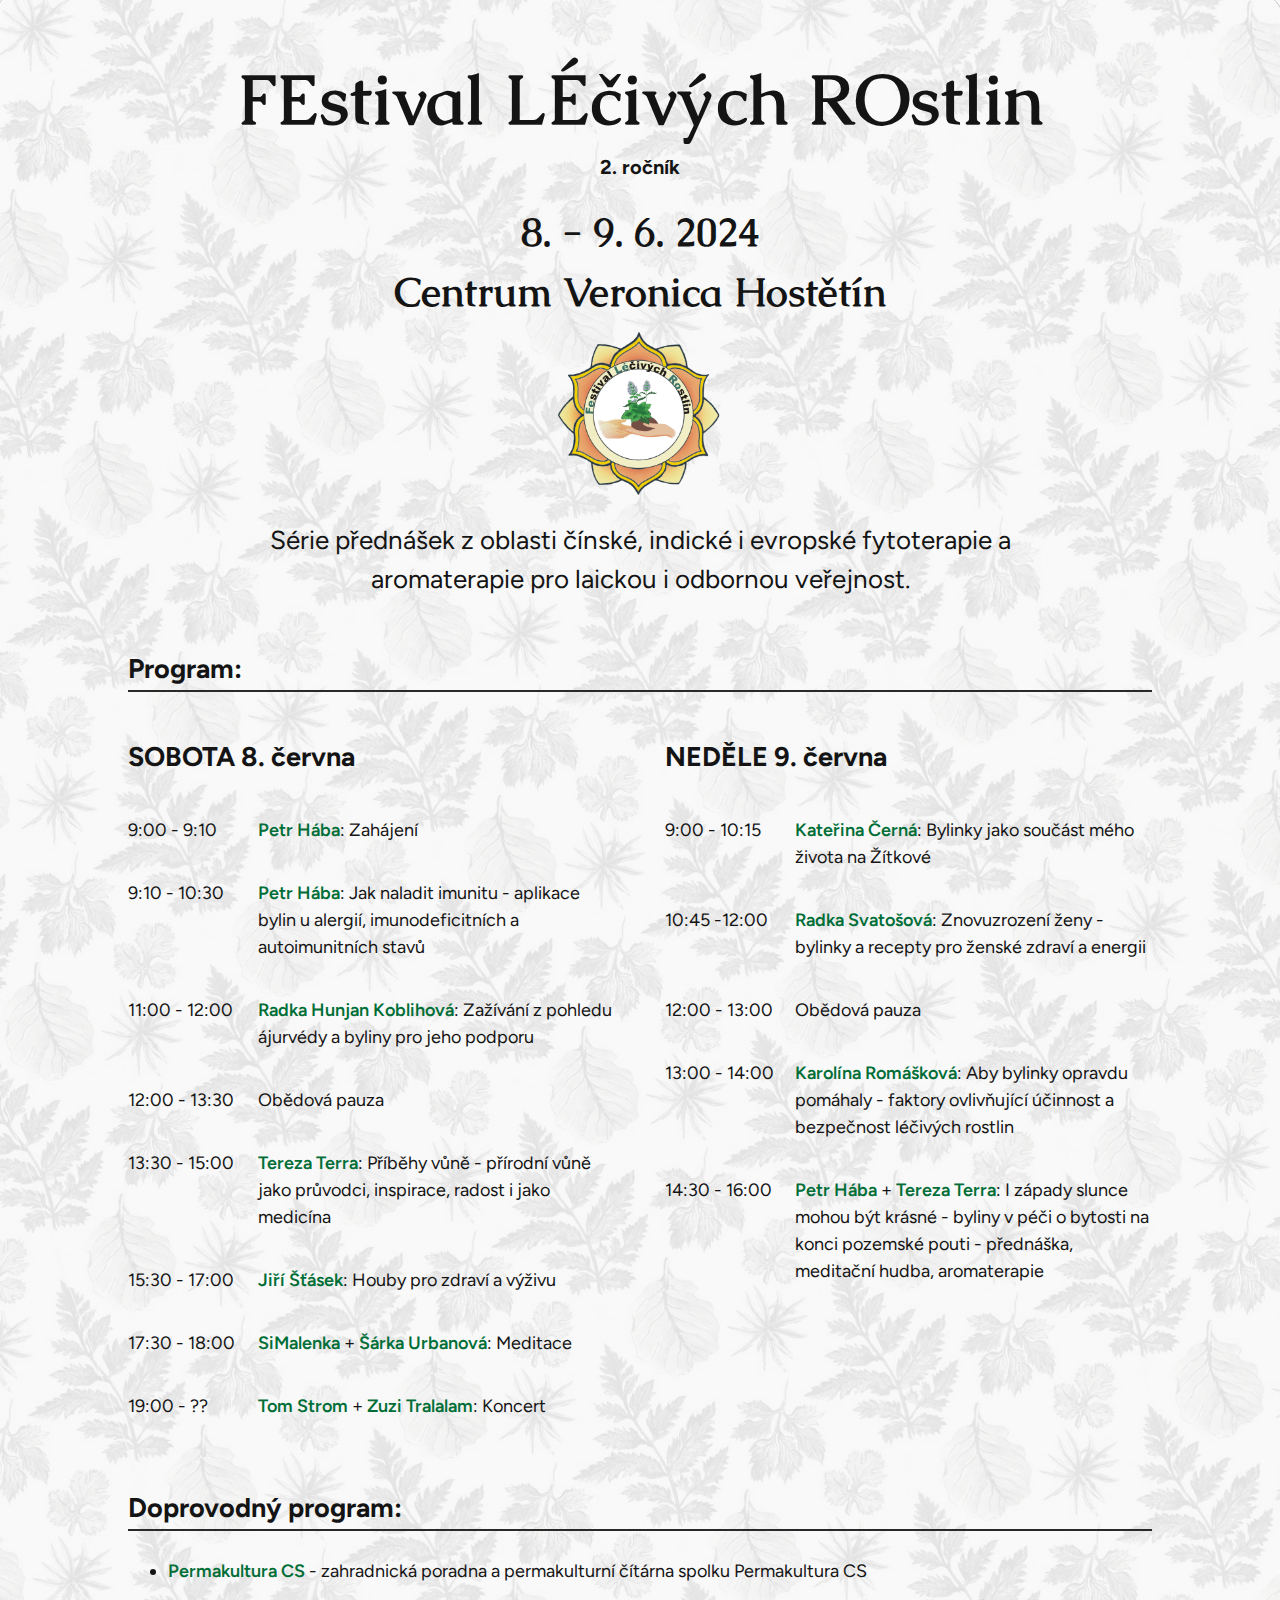
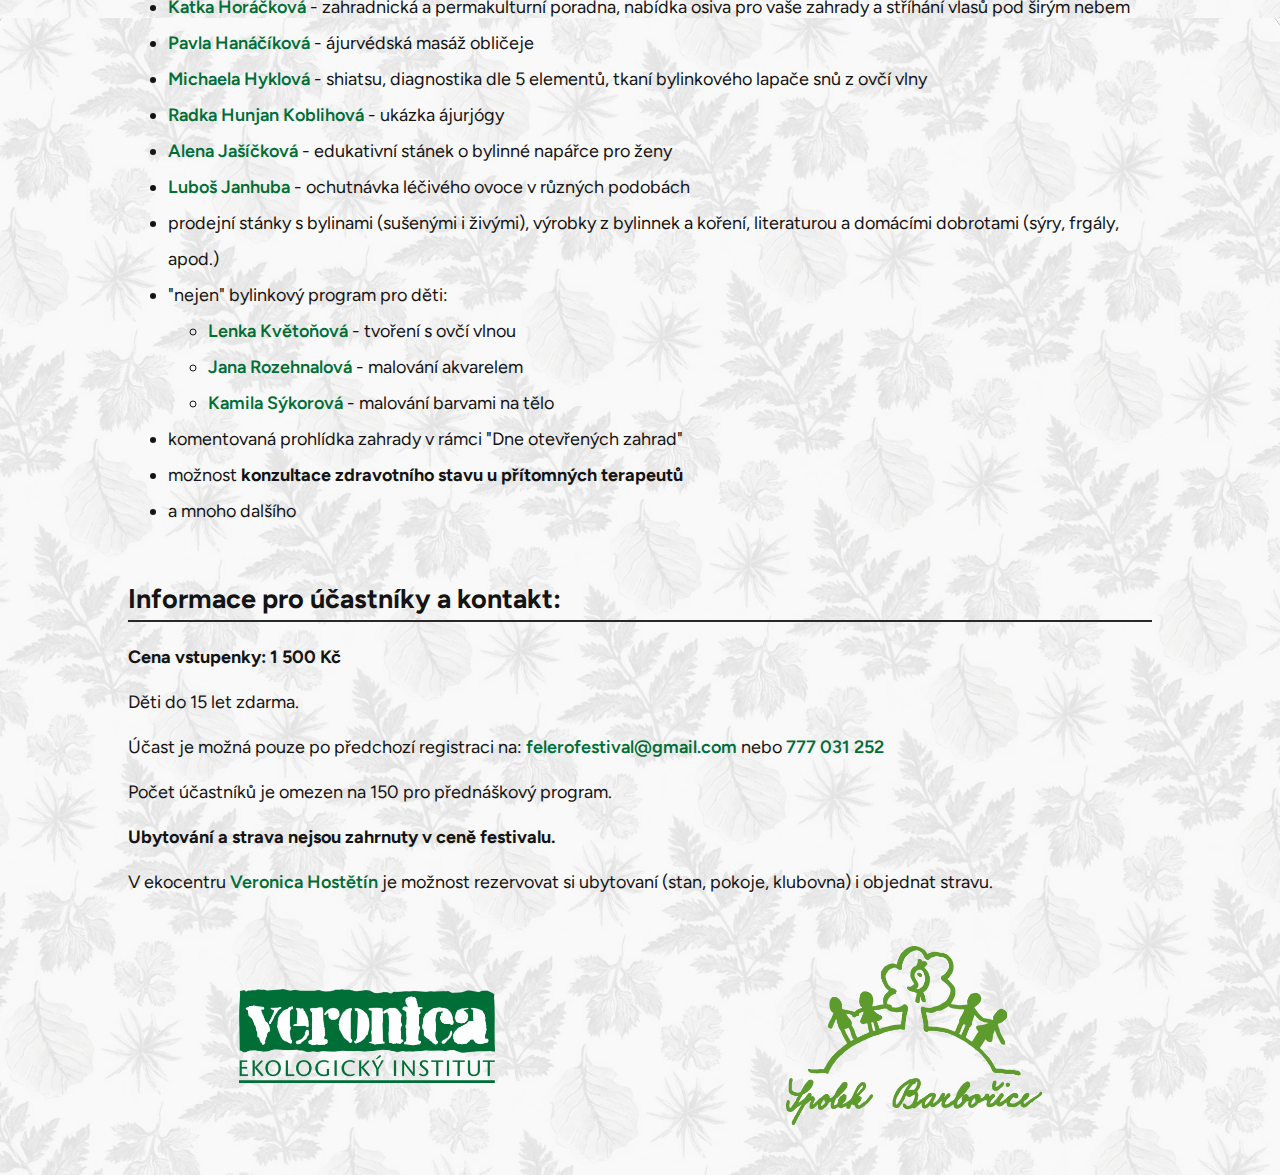
==== commit 3e5ab4f0: "katka a perma" ====
--- a/index.html
+++ b/index.html
@@ -61,7 +61,8 @@
     <section class="doproProgram" id="doproProgram">
         <h2 class="doproProgram__title">Doprovodný program:</h2>
         <ul class="doproProgram__seznam">
-            <li><a class="odkaz" href="katka-horackova.html">Katka Horáčková</a> - zahradnická poradna a permakulturní čítárna </li>
+            <li><a class="odkaz" href="permakulturacs.html">Permakultura CS</a> - zahradnická poradna a permakulturní čítárna spolku Permakultura CS</li>
+            <li><a class="odkaz" href="katka-horackova.html">Katka Horáčková</a> - zahradnická a permakulturní poradna, nabídka osiva pro vaše zahrady a stříhání vlasů pod širým nebem</li>
             <li><a class="odkaz" href="pavla-hanacikova.html">Pavla Hanáčíková</a> - ájurvédská masáž obličeje</li>
             <li><a class="odkaz" href="michaela-hyklova.html">Michaela Hyklová</a> - shiatsu, diagnostika dle 5 elementů, tkaní bylinkového lapače snů z ovčí vlny</li>
             <li><a class="odkaz" href="radka-hunjan-koblihova.html">Radka Hunjan Koblihová</a> - ukázka ájurjógy</li>
